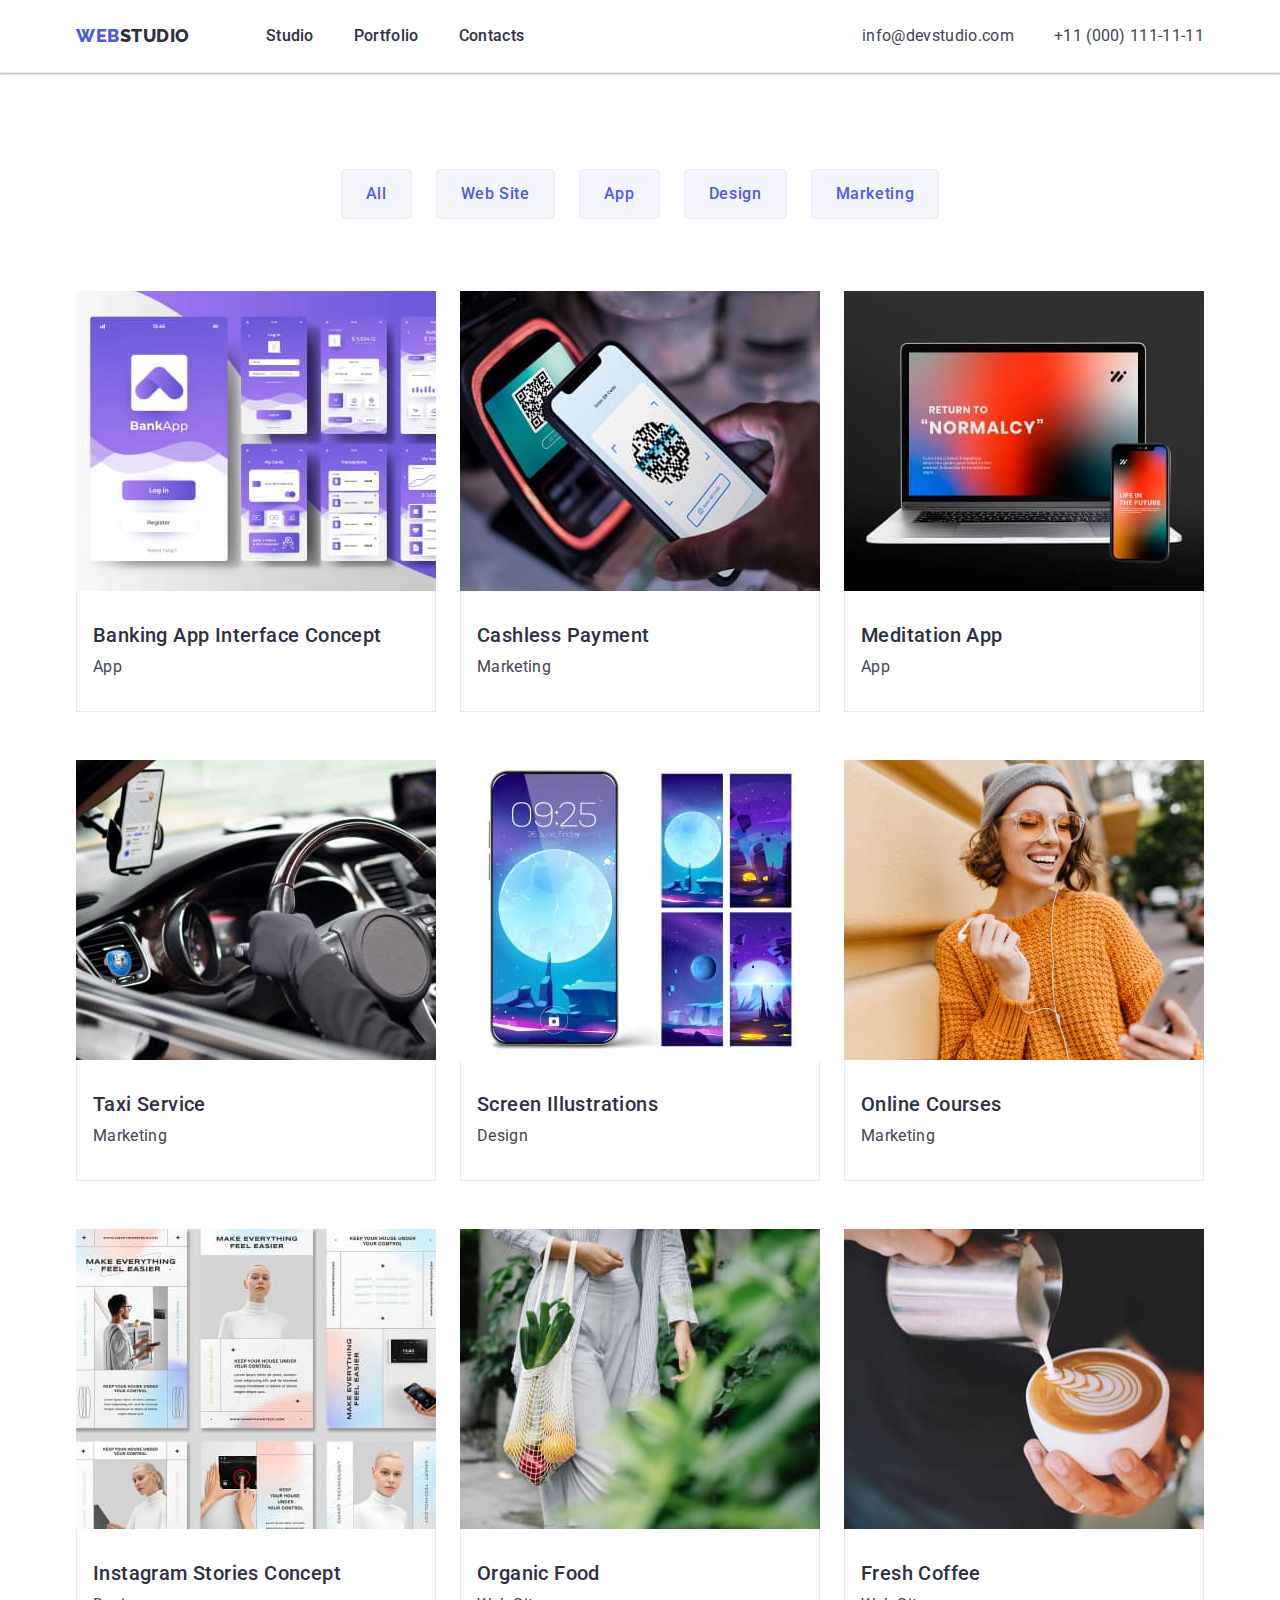
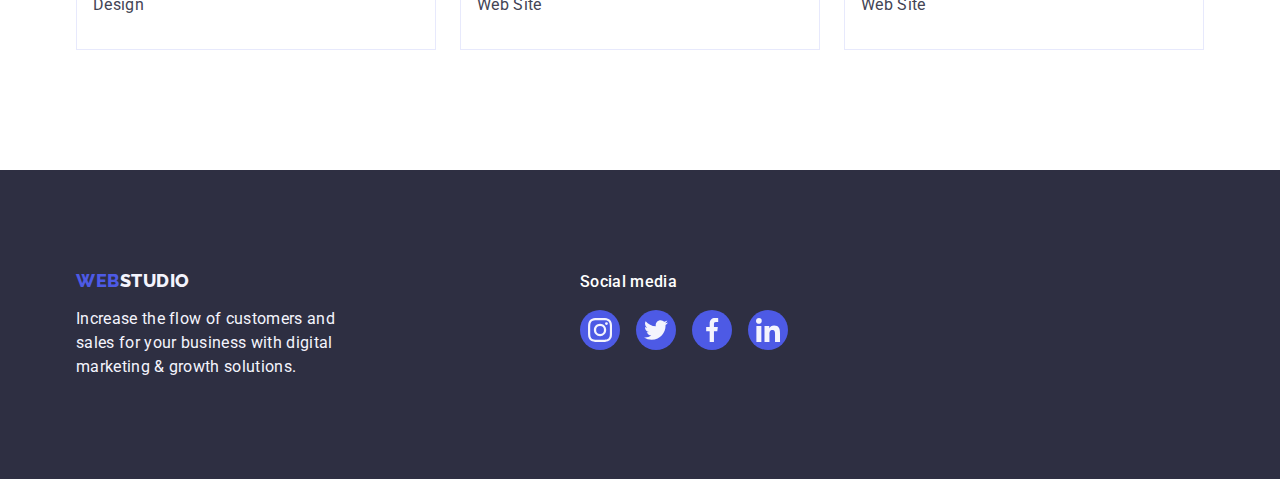
==== portfolio.html @ c31f8e26 "Initial commit" ====
<!DOCTYPE html>
<html lang="en">

<head>
    <meta charset="UTF-8" />
    <meta http-equiv="X-UA-Compatible" content="IE=edge" />
    <meta name="viewport" content="width=device-width, initial-scale=1.0" />
    <title>WebStudio</title>
    <link rel="preconnect" href="https://fonts.googleapis.com">
    <link rel="preconnect" href="https://fonts.gstatic.com" crossorigin>
    <link
        href="https://fonts.googleapis.com/css2?family=Raleway:wght@800&family=Roboto:wght@400;500;700;900&display=swap"
        rel="stylesheet">
    <link rel="stylesheet" href="https://cdnjs.cloudflare.com/ajax/libs/modern-normalize/1.1.0/modern-normalize.min.css">  
    <link rel="stylesheet" href="./css/styles.css">
</head>

<body>
    <!-- -----------------------Header -->
    <header class="header">
    <!-- Navigation -->
    <div class="navigation container">
      <nav class="nav-menu">
        <a href="./index.html" class="logo link">Web<span class="logo-header">Studio</span></a>
        <ul class="nav-list list">
          <li class="nav-list-item"><a href="./index.html" class="nav-link link">Studio</a></li>
          <li class="nav-list-item"><a href="./portfolio.html" class="nav-link link">Portfolio</a></li>
          <li class="nav-list-item"><a href="" class="nav-link link">Contacts</a></li>
        </ul>
      </nav>

      <!-- Contacts -->
      <address class="contacts">
        <ul class="contacts-list list">
          <li class="contacts-list-item"><a href="mailto:info@devstudio.com"
              class="contact-link link">info@devstudio.com</a></li>
          <li class="contacts-list-item"><a href="tel:+110001111111" class="contact-link link">+11 (000) 111-11-11</a>
          </li>
        </ul>
      </address>
    </div>
  </header>

    <!-- Main content -->
    <main>
        <section class="section-portfolio">
            <div class="container">
                <h1 class="visually-hidden">Portfolio</h1>
                <!-- Filtr -->
                <ul class="portfolio-filtr list">
                    <li class="portfolio-filtr-item"><button type="button" class="portfolio-filtr-button">All</button>
                    </li>
                    <li class="portfolio-filtr-item"><button type="button" class="portfolio-filtr-button">Web
                            Site</button></li>
                    <li class="portfolio-filtr-item"><button type="button" class="portfolio-filtr-button">App</button>
                    </li>
                    <li class="portfolio-filtr-item"><button type="button"
                            class="portfolio-filtr-button">Design</button></li>
                    <li class="portfolio-filtr-item"><button type="button"
                            class="portfolio-filtr-button">Marketing</button></li>
                </ul>
                <!-- Portfolio gallery -->
                <ul class="portfolio-list list">
                    <li class="portfolio-list-item">
                        <a href="" class="portfolio-link link"><img src="./images/page-portfolio/img-8.jpg"
                                alt="Screenshots of the design of the banking application." width="360" height="300">
                            <div class="portfolio-card-content">
                                <h2 class="portfolio-title">Banking App Interface Concept</h2>
                                <p class="portfolio-text">App</p>
                            </div>
                        </a>
                    </li>
                    <li class="portfolio-list-item">
                        <a href="" class="portfolio-link link"><img src="./images/page-portfolio/img-7.jpg"
                                alt="A man's hand holds a smartphone that scans a qr-code to make a cashless payment."
                                width="360" height="300">
                            <div class="portfolio-card-content">
                                <h2 class="portfolio-title">Cashless Payment</h2>
                                <p class="portfolio-text">Marketing</p>
                            </div>
                        </a>
                    </li>
                    <li class="portfolio-list-item">
                        <a href="" class="portfolio-link link"><img src="./images/page-portfolio/img-6.jpg"
                                alt="The meditation site is displayed on the laptop, and the application of this site
                                      on the smartphone is displayed next to it."
                                width="360" height="300">
                            <div class="portfolio-card-content">
                                <h2 class="portfolio-title">Meditation App</h2>
                                <p class="portfolio-text">App</p>
                            </div>
                        </a>
                    </li>
                    <li class="portfolio-list-item">
                        <a href="" class="portfolio-link link"><img src="./images/page-portfolio/img-5.jpg"
                                alt="The driver in gloves holds the steering wheel, and a holder with a smartphone, which displays 
                                an application for taxi drivers, is fixed on the windshield."
                                width="360" height="300">
                            <div class="portfolio-card-content">
                                <h2 class="portfolio-title">Taxi Service</h2>
                                <p class="portfolio-text">Marketing</p>
                            </div>
                        </a>
                    </li>
                    <li class="portfolio-list-item">
                        <a href="" class="portfolio-link link"><img src="./images/page-portfolio/img-4.jpg"
                                alt="Smartphone and screenshots showing the theme of the device with the moon, rocks and stones."
                                width="360" height="300">
                            <div class="portfolio-card-content">
                                <h2 class="portfolio-title">Screen Illustrations</h2>
                                <p class="portfolio-text">Design</p>
                            </div>
                        </a>
                    </li>
                    <li class="portfolio-list-item">
                        <a href="" class="portfolio-link link"><img src="./images/page-portfolio/img-3.jpg"
                                alt="A smiling woman in sunglasses, a gray cap, and a knitted orange sweater stands on the street and, 
                                     holding a smartphone in her hand, communicates via online communication."
                                width="360" height="300">
                            <div class="portfolio-card-content">
                                <h2 class="portfolio-title">Online Courses</h2>
                                <p class="portfolio-text">Marketing</p>
                            </div>
                        </a>
                    </li>
                    <li class="portfolio-list-item">
                        <a href="" class="portfolio-link link"><img src="./images/page-portfolio/img-2.jpg"
                                alt="screenshots of the smart technologies website design." width="360" height="300">
                            <div class="portfolio-card-content">
                                <h2 class="portfolio-title">Instagram Stories Concept</h2>
                                <p class="portfolio-text">Design</p>
                            </div>
                        </a>
                    </li>
                    <li class="portfolio-list-item">
                        <a href="" class="portfolio-link link"><img src="./images/page-portfolio/img-1.jpg"
                                alt="A woman in light-colored clothes walks with a bent hand, on which hangs a woven bag
                                 with vegetables."
                                width="360" height="300">
                            <div class="portfolio-card-content">
                                <h2 class="portfolio-title">Organic Food</h2>
                                <p class="portfolio-text">Web Site</p>
                            </div>
                        </a>
                    </li>
                    <li class="portfolio-list-item">
                        <a href="" class="portfolio-link link"><img src="./images/page-portfolio/img.jpg"
                                alt="The barista holds a cup of coffee in his left hand and pours milky coffee with his 
                                right hand, creating a pattern."
                                width="360" height="300">
                            <div class="portfolio-card-content">
                                <h2 class="portfolio-title">Fresh Coffee</h2>
                                <p class="portfolio-text">Web Site</p>
                            </div>
                        </a>
                    </li>
                </ul>
            </div>
        </section>
    </main>
    <!-- Footer -->
    <footer class="footer">
        <div class="container">
            <div class="footer-logo-text"><a href="./index.html" class="logo link">Web<span class="logo-footer">Studio</span></a>
                <p class="footer-text">
                    Increase the flow of customers and sales for your business with digital
                    marketing &#38; growth solutions.
                </p>
            </div>
            <div>
                <p class="footer-social-text">Social media</p>
                <ul class="social-list list">
                    <li class="social-list-item"><a class="social-link" href="" target="_blank"
                            rel="noopener noreferrer" aria-label="Instagram icon"><svg class="social-icon" width="24"
                                height="24">
                                <use href="./images/icons.svg#icon-instagram"></use>
                            </svg></a></li>
                    <li class="social-list-item"><a class="social-link" href="" target="_blank"
                            rel="noopener noreferrer" aria-label="Twitter icon"><svg class="social-icon" width="24"
                                height="24">
                                <use href="./images/icons.svg#icon-twitter"></use>
                            </svg></a></li>
                    <li class="social-list-item"><a class="social-link" href="" target="_blank"
                            rel="noopener noreferrer" aria-label="Facebook icon"><svg class="social-icon" width="24"
                                height="24">
                                <use href="./images/icons.svg#icon-facebook"></use>
                            </svg></a></li>
                    <li class="social-list-item"><a class="social-link" href="" target="_blank"
                            rel="noopener noreferrer" aria-label="Linkedin icon"><svg class="social-icon" width="24"
                                height="24">
                                <use href="./images/icons.svg#icon-linkedin"></use>
                            </svg></a></li>
                </ul>
            </div>
        </div>
    </footer>
</body>
</html>
---- css/styles.css ----
:root {
  --color-iris: #4d5ae5;
  --color-ocean: #404bbf;
  --color-navy-blue: #2e2f42;
  --color-green: #31d0aa;
  --color-slate: #434455;
  --color-light-slate: #8e8f99;
  --color-cornflower: #e7e9fc;
  --color-cloud: #f4f4fd;
  --color-navy-blue-modal: #2e2f42;
  --color-grey: #2e2f42;
  --color-white: #ffffff;
  --color-dairy: #fcfcfc;
  --font-primary: Roboto, sans-serif;
  --font-secondary: Raleway, sans-serif;
}
/* General styles */

img {
  display: block;
}
.link {
  text-decoration: none;
}
.list {
  list-style: none;
  padding: 0;
  margin: 0;
}
.section-title {
  margin-top: 0;
  margin-right: auto;
  margin-bottom: 72px;
  margin-left: auto;

  color: var(--color-navy-blue);
  font-size: 36px;
  line-height: 1.11;
  text-align: center;
  letter-spacing: 0.02em;
  text-transform: capitalize;
}

.container {
  width: 1158px;
  padding-left: 15px;
  padding-right: 15px;
  margin: 0 auto;
}

/* Body */
body {
  font-family: var(--font-primary);
  color: var(--color-slate);
  background-color: var(--color-white);
}
/* --------------Header----------- */
.header {
  border-bottom: 1px solid;
  border-bottom-color: var(--color-cornflower);
  box-shadow: 0 2px 1px 0 rgba(46, 47, 66, 0.08),
  0 1px 1px 0 rgba(46, 47, 66, 0.16), 0 1px 6px 0 rgba(46, 47, 66, 0.08);
}
/* Logo */
.logo {
  display: inline-block;
  font-family: var(--font-secondary);
  font-weight: 800;
  color: var(--color-iris);
  font-size: 18px;
  line-height: 1.17;
  letter-spacing: 0.03em;
  text-transform: uppercase;
}
.nav-menu .logo {
  align-items: center;
  margin-right: 76px;
}
.logo-header {
  color: var(--color-navy-blue);
}
.logo-footer {
  color: var(--color-cloud);
}

/* Navigation */
.navigation {
  display: flex;
  align-items: center;
}
.nav-menu {
  display: flex;
  align-items: center;
}

.nav-list {
  display: flex;
  gap: 40px;
}
/* .nav-list-item {
  margin-right: 40px;
}
.nav-list-item:last-child {
  margin-right: 0;
} */

.nav-link {
  display: block;
  padding-top: 24px;
  padding-bottom: 24px;
  font-weight: 500;
  color: var(--color-navy-blue);
  line-height: 1.5;
  letter-spacing: 0.02em;
}
.nav-link:hover,
.nav-link:focus,
.contact-link:hover,
.contact-link:focus {
  color: var(--color-ocean);
}

/* Contacts */
.contacts {
  margin-left: auto;
}

.contacts-list {
  display: flex;
  gap: 40px;
}

/* .contacts-list-item {
  margin-right: 40px;
}
.contacts-list-item:last-child {
  margin-right: 0;
} */

.contacts .contacts-list-item {
  font-style: normal;
}
.contact-link {
  color: var(--color-slate);
  line-height: 1.5;
  letter-spacing: 0.02em;
}

/* Hero */
.hero {
  max-width: 1440px;
  margin-left: auto;
  margin-right: auto;
  background-image: linear-gradient(
      rgba(46, 47, 66, 0.7),
      rgba(46, 47, 66, 0.7)
    ),
    url(../images/hero/people-office-1.jpg);
  background-repeat: no-repeat;
  background-position: center;
  background-size: cover;
  
  background-color: var(--color-navy-blue);
  padding: 188px 0;
}
/* .hero .container {
  text-align: center;
} */

.hero-title {
  max-width: 496px;
  color: var(--color-white);
  font-size: 56px;
  line-height: 1.07;
  text-align: center;
  letter-spacing: 0.02em;
  margin-top: 0;
  margin-right: auto;
  margin-left: auto;
  margin-bottom: 48px;
}
.hero-button {
  display: block;
  min-width: 169px;
  border: none;
  border-radius: 4px;
  padding: 16px 32px;
  margin-top: 0;
  margin-right: auto;
  margin-bottom: 0;
  margin-left: auto;
  font-family: inherit;
  font-weight: 500;
  color: var(--color-white);
  background-color: var(--color-iris);
  font-size: 16px;
  line-height: 1.5;
  letter-spacing: 0.04em;
  cursor: pointer;
}
.hero-button:hover,
.hero-button:focus {
  background-color: var(--color-ocean);
}

/* Our benefits */

.visually-hidden {
  position: absolute;
  width: 1px;
  height: 1px;
  margin: -1px;
  border: 0;
  padding: 0;

  white-space: nowrap;
  clip-path: inset(100%);
  clip: rect(0 0 0 0);
  overflow: hidden;
}

.section-benefits {
  padding: 120px 0;
}

.benefits-list {
  display: flex;
  gap: 24px;
}
/* .benefits-item {
  margin-right: 24px;
} */
/* .benefits-item:last-child {
  margin-right: 0;
} */
.benefits-item {
  width: calc((100%-72px) / 4);
}

.bg-benefits-icon {
  margin-bottom: 8px;
  padding: 24px 100px;
  display: flex;
  justify-content: center;
  align-items: center;
  background-color: var(--color-cloud);
  border-radius: 4px;
}

.benefit-title {
  padding: 0;
  margin-top: 0;
  margin-bottom: 8px;
  font-weight: 500;
  color: var(--color-navy-blue);
  font-size: 20px;
  line-height: 1.2;
  letter-spacing: 0.02em;
}
.benefit-text {
  padding: 0;
  margin: 0;
  font-size: 16px;
  line-height: 1.5;
  letter-spacing: 0.02em;
}

/* Work section */
.section-work {
  padding-bottom: 120px;
}

.work-list {
  display: flex;
  gap: 24px;
}
.work-list-item {
  /* margin-right: 24px; */
  width: calc((100%-48px) / 3);
}
/* .work-list-item:last-child {
  margin-right: 0;
} */

/* Our team */
.section-team {
  padding: 120px 0;
  background-color: var(--color-cloud);
}
.team-list {
  display: flex;
  gap: 24px;
}
.team-item {
  width: calc((100%-72px) / 4);
  /* margin-right: 24px; */
  background-color: var(--color-white);
  border-radius: 0 0 4px 4px;
  box-shadow: 0px 2px 1px 0px rgba(46, 47, 66, 0.08),
    0px 1px 1px 0px rgba(46, 47, 66, 0.16),
    0px 1px 6px 0px rgba(46, 47, 66, 0.08);
}
/* .team-item:last-child {
  margin-right: 0;
} */
.team-card-content {
  padding: 32px 16px;
  border-radius: 0 0 4px 4px;
}
.item-team-title {
  margin-top: 0;
  margin-bottom: 8px;
  font-weight: 500;
  color: var(--color-navy-blue);
  font-size: 20px;
  line-height: 1.2;
  letter-spacing: 0.02em;
  text-align: center;
}
.item-team-text {
  margin-top: 0;
  margin-bottom: 0;
  color: var(--color-slate);
  font-size: 16px;
  line-height: 1.5;
  letter-spacing: 0.02em;
  text-align: center;
}

/*--- Social links styles-- */
.social-list {
  display: flex;
  justify-content: center;
  align-items: center;
}

.team-item .social-list {
  gap: 24px;
}

.social-list-item {
  width: 40px;
  height: 40px;
}

.social-link {
  display: flex;
  justify-content: center;
  align-items: center;
  width: 100%;
  height: 100%;
  background-color: var(--color-iris);
  border-radius: 50%;
  color: var(--color-cloud);
}

.team-item .social-link:hover,
.team-item .social-link:focus {
  background-color: var(--color-ocean);
}

.social-icon {
  fill: currentColor;
}
/* Customers */
.section-customers {
  padding: 120px 0;
}

.customers-list {
  display: flex;
  align-items: center;
  gap: 24px;
}

.customers-item {
  width: calc((100%-120px) / 6);
  height: 88px;
}

.customers-link {
  display: flex;
  justify-content: center;
  align-items: center;
  width: 100%;
  height: 100%;
  background-color: var(--color-white);
  border: 1px solid;
  border-color: var(--color-light-slate);
  border-radius: 4px;
  color: var(--color-light-slate);
}
.customers-link:hover,
.customers-link:focus,
.customers-link:active {
  border-color: var(--color-ocean);
  color: var(--color-ocean);
}
.customers-icon {
  fill: currentColor;
}

/* Footer */
.footer {
  padding: 100px 0;
  background-color: var(--color-navy-blue);
}

.footer .container {
  display: flex;
  gap: 120px;
  align-items: baseline;
}
.footer-logo-text{
  margin-right: 120px
}

.footer .logo {
  margin-bottom: 16px;
}
.footer-text {
  max-width: 264px;
  margin-top: 0;
  margin-bottom: 0;
  color: var(--color-cloud);
  font-size: 16px;
  line-height: 1.5;
  letter-spacing: 0.02em;
}

.footer-social-text {
  margin-top: 0;
  margin-bottom: 16px;
  font-weight: 500;
  font-size: 16px;
  line-height: 1.5;
  letter-spacing: 0.02em;
  color: var(--color-white);
}

.footer .social-list {
  gap: 16px;
}

.footer .social-link:hover,
.footer .social-link:focus,
.footer .social-link:active {
  background-color: var(--color-green);
}

/* ----Portfolio------- */
.section-portfolio {
  padding: 96px 0 120px;
}

/* Portfolio filtr */
.portfolio-filtr {
  justify-content: center;
  display: flex;
  margin-bottom: 72px;
  gap: 24px;
}
/* .portfolio-filtr-item {
  margin-right: 24px;
}
.portfolio-filtr-item:last-child {
  margin-right: 0;
} */
.portfolio-filtr-button {
  border-radius: 4px;
  border: 1px solid;
  border-color: var(--color-cornflower);
  padding: 12px 24px;
  font-family: inherit;
  font-weight: 500;
  color: var(--color-iris);
  background-color: var(--color-cloud);
  font-size: 16px;
  line-height: 1.5;
  letter-spacing: 0.04em;
  cursor: pointer;
}

.portfolio-filtr-button:hover,
.portfolio-filtr-button:focus {
  border: 1px solid;
  border-color: transparent;
  color: var(--color-white);
  background-color: var(--color-ocean);
  box-shadow: 0px 2px 2px 0px rgba(0, 0, 0, 0.12),
    0px 2px 1px 0px rgba(0, 0, 0, 0.08), 0px 3px 1px 0px rgba(0, 0, 0, 0.1);
}
/* Portfolio gallery */
.portfolio-list {
  display: flex;
  flex-wrap: wrap;
  gap: 24px;
  row-gap: 48px;
}

.portfolio-link {
  display: block;
}

.portfolio-link:hover,
.portfolio-link:focus {
  box-shadow: 0 2px 1px 0 rgba(46, 47, 66, 0.08),
    0 1px 1px 0 rgba(46, 47, 66, 0.16), 0 1px 6px 0 rgba(46, 47, 66, 0.08);
}
/* .portfolio-list-item {
  margin-bottom: 48px;
  margin-right: 24px;
}
.portfolio-list-item:nth-child(3n) {
  margin-right: 0;
}
.portfolio-list-item:nth-last-child(-n + 3) {
  margin-bottom: 0;
} */
.portfolio-card-content {
  border: 1px solid;
  border-color: var(--color-cornflower);
  border-top: none;
  padding: 32px 16px;
}
.portfolio-title {
  margin-top: 0;

  margin-bottom: 8px;
  font-weight: 500;
  color: var(--color-navy-blue);
  font-size: 20px;
  line-height: 1.2;
  letter-spacing: 0.02em;
}
.portfolio-text {
  margin-top: 0;
  margin-bottom: 0;
  color: var(--color-slate);
  font-size: 16px;
  line-height: 1.5;
  letter-spacing: 0.02em;
}
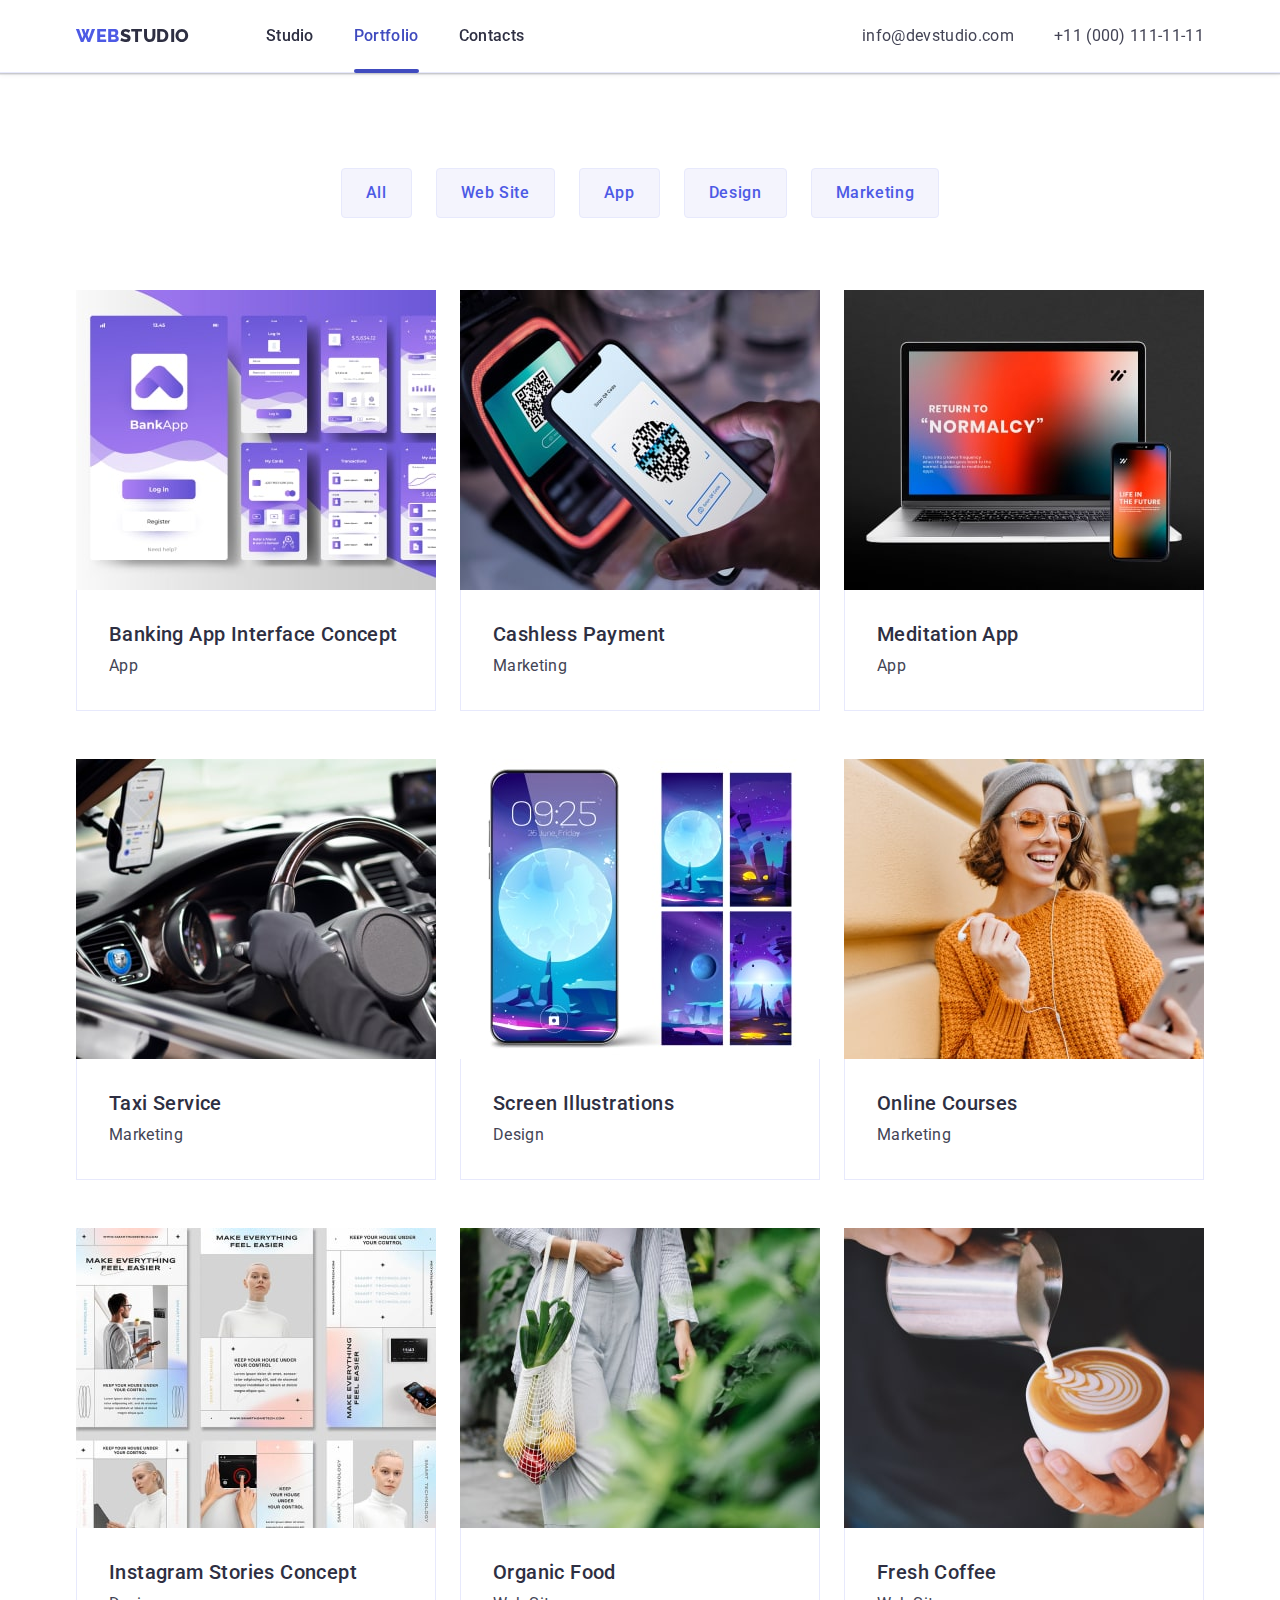
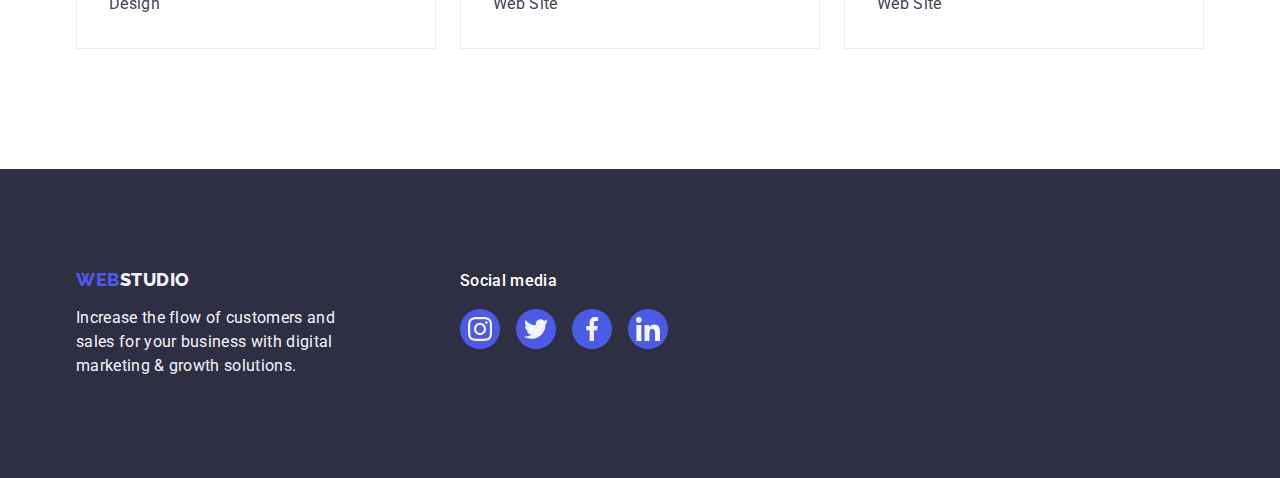
==== commit 264a4dbb: "add" ====
--- a/portfolio.html
+++ b/portfolio.html
@@ -1,198 +1,366 @@
 <!DOCTYPE html>
 <html lang="en">
-
-<head>
+  <head>
     <meta charset="UTF-8" />
     <meta http-equiv="X-UA-Compatible" content="IE=edge" />
     <meta name="viewport" content="width=device-width, initial-scale=1.0" />
-    <title>WebStudio</title>
-    <link rel="preconnect" href="https://fonts.googleapis.com">
-    <link rel="preconnect" href="https://fonts.gstatic.com" crossorigin>
+    <title>Portfolio</title>
+    <link rel="preconnect" href="https://fonts.googleapis.com" />
+    <link rel="preconnect" href="https://fonts.gstatic.com" crossorigin />
     <link
-        href="https://fonts.googleapis.com/css2?family=Raleway:wght@800&family=Roboto:wght@400;500;700;900&display=swap"
-        rel="stylesheet">
-    <link rel="stylesheet" href="https://cdnjs.cloudflare.com/ajax/libs/modern-normalize/1.1.0/modern-normalize.min.css">  
-    <link rel="stylesheet" href="./css/styles.css">
-</head>
+      href="https://fonts.googleapis.com/css2?family=Raleway:wght@800&family=Roboto:wght@400;500;700&display=swap"
+      rel="stylesheet"
+    />
+    <link
+      rel="stylesheet"
+      href="https://cdnjs.cloudflare.com/ajax/libs/modern-normalize/1.1.0/modern-normalize.min.css"
+    />
+    <link rel="stylesheet" href="./css/styles.css" />
+  </head>
+  <body>
+    <header class="header">
+      <div class="container header-nav">
+        <nav class="navigations">
+          <a href="./index.html" class="logo-nav logo-nav-common link"
+            >Web<span class="logo-dark">Studio</span></a
+          >
+          <ul class="list menu-list">
+            <li class="nav-list">
+              <a href="./index.html" class="menu-item link">Studio</a>
+            </li>
+            <li class="nav-list">
+              <a href="./portfolio.html" class="menu-item link active"
+                >Portfolio</a
+              >
+            </li>
+            <li class="nav-list">
+              <a href="" class="menu-item link">Contacts</a>
+            </li>
+          </ul>
+        </nav>
+        <address class="contacts-menu">
+          <ul class="list contacts-list">
+            <li class="contact">
+              <a href="mailto:info@devstudio.com" class="contact-item link"
+                >info@devstudio.com</a
+              >
+            </li>
+            <li class="contact">
+              <a href="tel:+110001111111" class="contact-item link"
+                >+11 (000) 111-11-11</a
+              >
+            </li>
+          </ul>
+        </address>
+      </div>
+    </header>
+    <main>
+      <section class="cards-section">
+        <div class="container">
+          <h1 class="visually-hidden">Our offers</h1>
+          <ul class="list button-list">
+            <li class="secondary-button-item">
+              <button type="button" class="button secondary-button">All</button>
+            </li>
+            <li class="secondary-button-item">
+              <button type="button" class="button secondary-button">
+                Web Site
+              </button>
+            </li>
+            <li class="secondary-button-item">
+              <button type="button" class="button secondary-button">App</button>
+            </li>
+            <li class="secondary-button-item">
+              <button type="button" class="button secondary-button">
+                Design
+              </button>
+            </li>
+            <li class="secondary-button-item">
+              <button type="button" class="button secondary-button">
+                Marketing
+              </button>
+            </li>
+          </ul>
 
-<body>
-    <!-- -----------------------Header -->
-    <header class="header">
-    <!-- Navigation -->
-    <div class="navigation container">
-      <nav class="nav-menu">
-        <a href="./index.html" class="logo link">Web<span class="logo-header">Studio</span></a>
-        <ul class="nav-list list">
-          <li class="nav-list-item"><a href="./index.html" class="nav-link link">Studio</a></li>
-          <li class="nav-list-item"><a href="./portfolio.html" class="nav-link link">Portfolio</a></li>
-          <li class="nav-list-item"><a href="" class="nav-link link">Contacts</a></li>
-        </ul>
-      </nav>
+          <ul class="list card-list">
+            <li class="card">
+              <a href="" class="link card-link">
+                <div class="thumb">
+                  <img
+                    src="./images/portfolio-1.jpg"
+                    alt="Banking app"
+                    width="360"
+                    height="300"
+                  />
+                  <p class="thumb-text">
+                    14 Stylish and User-Friendly App Design Concepts · Task
+                    Manager App · Calorie Tracker App · Exotic Fruit Ecommerce
+                    App · Cloud Storage App
+                  </p>
+                </div>
+                <div class="wrapper-cards">
+                  <h2 class="item-title item-title-link">
+                    Banking App Interface Concept
+                  </h2>
+                  <p class="item-description item-description-link">App</p>
+                </div>
+              </a>
+            </li>
 
-      <!-- Contacts -->
-      <address class="contacts">
-        <ul class="contacts-list list">
-          <li class="contacts-list-item"><a href="mailto:info@devstudio.com"
-              class="contact-link link">info@devstudio.com</a></li>
-          <li class="contacts-list-item"><a href="tel:+110001111111" class="contact-link link">+11 (000) 111-11-11</a>
-          </li>
-        </ul>
-      </address>
-    </div>
-  </header>
+            <li class="card">
+              <a href="" class="link card-link">
+                <div class="thumb">
+                  <img
+                    src="./images/portfolio-2.jpg"
+                    alt="Phone Payment"
+                    width="360"
+                    height="300"
+                  />
+                  <p class="thumb-text">
+                    14 Stylish and User-Friendly App Design Concepts · Task
+                    Manager App · Calorie Tracker App · Exotic Fruit Ecommerce
+                    App · Cloud Storage App
+                  </p>
+                </div>
+                <div class="wrapper-cards">
+                  <h2 class="item-title item-title-link">Cashless Payment</h2>
+                  <p class="item-description item-description-link">
+                    Marketing
+                  </p>
+                </div>
+              </a>
+            </li>
 
-    <!-- Main content -->
-    <main>
-        <section class="section-portfolio">
-            <div class="container">
-                <h1 class="visually-hidden">Portfolio</h1>
-                <!-- Filtr -->
-                <ul class="portfolio-filtr list">
-                    <li class="portfolio-filtr-item"><button type="button" class="portfolio-filtr-button">All</button>
-                    </li>
-                    <li class="portfolio-filtr-item"><button type="button" class="portfolio-filtr-button">Web
-                            Site</button></li>
-                    <li class="portfolio-filtr-item"><button type="button" class="portfolio-filtr-button">App</button>
-                    </li>
-                    <li class="portfolio-filtr-item"><button type="button"
-                            class="portfolio-filtr-button">Design</button></li>
-                    <li class="portfolio-filtr-item"><button type="button"
-                            class="portfolio-filtr-button">Marketing</button></li>
-                </ul>
-                <!-- Portfolio gallery -->
-                <ul class="portfolio-list list">
-                    <li class="portfolio-list-item">
-                        <a href="" class="portfolio-link link"><img src="./images/page-portfolio/img-8.jpg"
-                                alt="Screenshots of the design of the banking application." width="360" height="300">
-                            <div class="portfolio-card-content">
-                                <h2 class="portfolio-title">Banking App Interface Concept</h2>
-                                <p class="portfolio-text">App</p>
-                            </div>
-                        </a>
-                    </li>
-                    <li class="portfolio-list-item">
-                        <a href="" class="portfolio-link link"><img src="./images/page-portfolio/img-7.jpg"
-                                alt="A man's hand holds a smartphone that scans a qr-code to make a cashless payment."
-                                width="360" height="300">
-                            <div class="portfolio-card-content">
-                                <h2 class="portfolio-title">Cashless Payment</h2>
-                                <p class="portfolio-text">Marketing</p>
-                            </div>
-                        </a>
-                    </li>
-                    <li class="portfolio-list-item">
-                        <a href="" class="portfolio-link link"><img src="./images/page-portfolio/img-6.jpg"
-                                alt="The meditation site is displayed on the laptop, and the application of this site
-                                      on the smartphone is displayed next to it."
-                                width="360" height="300">
-                            <div class="portfolio-card-content">
-                                <h2 class="portfolio-title">Meditation App</h2>
-                                <p class="portfolio-text">App</p>
-                            </div>
-                        </a>
-                    </li>
-                    <li class="portfolio-list-item">
-                        <a href="" class="portfolio-link link"><img src="./images/page-portfolio/img-5.jpg"
-                                alt="The driver in gloves holds the steering wheel, and a holder with a smartphone, which displays 
-                                an application for taxi drivers, is fixed on the windshield."
-                                width="360" height="300">
-                            <div class="portfolio-card-content">
-                                <h2 class="portfolio-title">Taxi Service</h2>
-                                <p class="portfolio-text">Marketing</p>
-                            </div>
-                        </a>
-                    </li>
-                    <li class="portfolio-list-item">
-                        <a href="" class="portfolio-link link"><img src="./images/page-portfolio/img-4.jpg"
-                                alt="Smartphone and screenshots showing the theme of the device with the moon, rocks and stones."
-                                width="360" height="300">
-                            <div class="portfolio-card-content">
-                                <h2 class="portfolio-title">Screen Illustrations</h2>
-                                <p class="portfolio-text">Design</p>
-                            </div>
-                        </a>
-                    </li>
-                    <li class="portfolio-list-item">
-                        <a href="" class="portfolio-link link"><img src="./images/page-portfolio/img-3.jpg"
-                                alt="A smiling woman in sunglasses, a gray cap, and a knitted orange sweater stands on the street and, 
-                                     holding a smartphone in her hand, communicates via online communication."
-                                width="360" height="300">
-                            <div class="portfolio-card-content">
-                                <h2 class="portfolio-title">Online Courses</h2>
-                                <p class="portfolio-text">Marketing</p>
-                            </div>
-                        </a>
-                    </li>
-                    <li class="portfolio-list-item">
-                        <a href="" class="portfolio-link link"><img src="./images/page-portfolio/img-2.jpg"
-                                alt="screenshots of the smart technologies website design." width="360" height="300">
-                            <div class="portfolio-card-content">
-                                <h2 class="portfolio-title">Instagram Stories Concept</h2>
-                                <p class="portfolio-text">Design</p>
-                            </div>
-                        </a>
-                    </li>
-                    <li class="portfolio-list-item">
-                        <a href="" class="portfolio-link link"><img src="./images/page-portfolio/img-1.jpg"
-                                alt="A woman in light-colored clothes walks with a bent hand, on which hangs a woven bag
-                                 with vegetables."
-                                width="360" height="300">
-                            <div class="portfolio-card-content">
-                                <h2 class="portfolio-title">Organic Food</h2>
-                                <p class="portfolio-text">Web Site</p>
-                            </div>
-                        </a>
-                    </li>
-                    <li class="portfolio-list-item">
-                        <a href="" class="portfolio-link link"><img src="./images/page-portfolio/img.jpg"
-                                alt="The barista holds a cup of coffee in his left hand and pours milky coffee with his 
-                                right hand, creating a pattern."
-                                width="360" height="300">
-                            <div class="portfolio-card-content">
-                                <h2 class="portfolio-title">Fresh Coffee</h2>
-                                <p class="portfolio-text">Web Site</p>
-                            </div>
-                        </a>
-                    </li>
-                </ul>
-            </div>
-        </section>
+            <li class="card">
+              <a href="" class="link card-link">
+                <div class="thumb">
+                  <img
+                    src="./images/portfolio-3.jpg"
+                    alt="Laptop"
+                    width="360"
+                    height="300"
+                  />
+                  <p class="thumb-text">
+                    14 Stylish and User-Friendly App Design Concepts · Task
+                    Manager App · Calorie Tracker App · Exotic Fruit Ecommerce
+                    App · Cloud Storage App
+                  </p>
+                </div>
+                <div class="wrapper-cards">
+                  <h2 class="item-title item-title-link">Meditation App</h2>
+                  <p class="item-description item-description-link">App</p>
+                </div>
+              </a>
+            </li>
+            <li class="card">
+              <a href="" class="link card-link">
+                <div class="thumb">
+                  <img
+                    src="./images/portfolio-4.jpg"
+                    alt="A car"
+                    width="360"
+                    height="300"
+                  />
+                  <p class="thumb-text">
+                    14 Stylish and User-Friendly App Design Concepts · Task
+                    Manager App · Calorie Tracker App · Exotic Fruit Ecommerce
+                    App · Cloud Storage App
+                  </p>
+                </div>
+                <div class="wrapper-cards">
+                  <h2 class="item-title item-title-link">Taxi Service</h2>
+                  <p class="item-description item-description-link">
+                    Marketing
+                  </p>
+                </div>
+              </a>
+            </li>
+            <li class="card">
+              <a href="" class="link card-link">
+                <div class="thumb">
+                  <img
+                    src="./images/portfolio-5.jpg"
+                    alt="Screen Illustrations"
+                    width="360"
+                    height="300"
+                  />
+                  <p class="thumb-text">
+                    14 Stylish and User-Friendly App Design Concepts · Task
+                    Manager App · Calorie Tracker App · Exotic Fruit Ecommerce
+                    App · Cloud Storage App
+                  </p>
+                </div>
+                <div class="wrapper-cards">
+                  <h2 class="item-title item-title-link">
+                    Screen Illustrations
+                  </h2>
+                  <p class="item-description item-description-link">Design</p>
+                </div>
+              </a>
+            </li>
+            <li class="card">
+              <a href="" class="link card-link">
+                <div class="thumb">
+                  <img
+                    src="./images/portfolio-6.jpg"
+                    alt="Learning girl"
+                    width="360"
+                    height="300"
+                  />
+                  <p class="thumb-text">
+                    14 Stylish and User-Friendly App Design Concepts · Task
+                    Manager App · Calorie Tracker App · Exotic Fruit Ecommerce
+                    App · Cloud Storage App
+                  </p>
+                </div>
+                <div class="wrapper-cards">
+                  <h2 class="item-title item-title-link">Online Courses</h2>
+                  <p class="item-description item-description-link">
+                    Marketing
+                  </p>
+                </div>
+              </a>
+            </li>
+            <li class="card">
+              <a href="" class="link card-link">
+                <div class="thumb">
+                  <img
+                    src="./images/portfolio-7.jpg"
+                    alt="Instagram Stories"
+                    width="360"
+                    height="300"
+                  />
+                  <p class="thumb-text">
+                    14 Stylish and User-Friendly App Design Concepts · Task
+                    Manager App · Calorie Tracker App · Exotic Fruit Ecommerce
+                    App · Cloud Storage App
+                  </p>
+                </div>
+                <div class="wrapper-cards">
+                  <h2 class="item-title item-title-link">
+                    Instagram Stories Concept
+                  </h2>
+                  <p class="item-description item-description-link">Design</p>
+                </div>
+              </a>
+            </li>
+            <li class="card">
+              <a href="" class="link card-link">
+                <div class="thumb">
+                  <img
+                    src="./images/portfolio-8.jpg"
+                    alt="Food"
+                    width="360"
+                    height="300"
+                  />
+                  <p class="thumb-text">
+                    14 Stylish and User-Friendly App Design Concepts · Task
+                    Manager App · Calorie Tracker App · Exotic Fruit Ecommerce
+                    App · Cloud Storage App
+                  </p>
+                </div>
+                <div class="wrapper-cards">
+                  <h2 class="item-title item-title-link">Organic Food</h2>
+                  <p class="item-description item-description-link">Web Site</p>
+                </div>
+              </a>
+            </li>
+            <li class="card">
+              <a href="" class="link card-link">
+                <div class="thumb">
+                  <img
+                    src="./images/portfolio-9.jpg"
+                    alt="A cup of coffe"
+                    width="360"
+                    height="300"
+                  />
+                  <p class="thumb-text">
+                    14 Stylish and User-Friendly App Design Concepts · Task
+                    Manager App · Calorie Tracker App · Exotic Fruit Ecommerce
+                    App · Cloud Storage App
+                  </p>
+                </div>
+                <div class="wrapper-cards">
+                  <h2 class="item-title item-title-link">Fresh Coffee</h2>
+                  <p class="item-description item-description-link">Web Site</p>
+                </div>
+              </a>
+            </li>
+          </ul>
+        </div>
+      </section>
     </main>
-    <!-- Footer -->
     <footer class="footer">
-        <div class="container">
-            <div class="footer-logo-text"><a href="./index.html" class="logo link">Web<span class="logo-footer">Studio</span></a>
-                <p class="footer-text">
-                    Increase the flow of customers and sales for your business with digital
-                    marketing &#38; growth solutions.
-                </p>
-            </div>
-            <div>
-                <p class="footer-social-text">Social media</p>
-                <ul class="social-list list">
-                    <li class="social-list-item"><a class="social-link" href="" target="_blank"
-                            rel="noopener noreferrer" aria-label="Instagram icon"><svg class="social-icon" width="24"
-                                height="24">
-                                <use href="./images/icons.svg#icon-instagram"></use>
-                            </svg></a></li>
-                    <li class="social-list-item"><a class="social-link" href="" target="_blank"
-                            rel="noopener noreferrer" aria-label="Twitter icon"><svg class="social-icon" width="24"
-                                height="24">
-                                <use href="./images/icons.svg#icon-twitter"></use>
-                            </svg></a></li>
-                    <li class="social-list-item"><a class="social-link" href="" target="_blank"
-                            rel="noopener noreferrer" aria-label="Facebook icon"><svg class="social-icon" width="24"
-                                height="24">
-                                <use href="./images/icons.svg#icon-facebook"></use>
-                            </svg></a></li>
-                    <li class="social-list-item"><a class="social-link" href="" target="_blank"
-                            rel="noopener noreferrer" aria-label="Linkedin icon"><svg class="social-icon" width="24"
-                                height="24">
-                                <use href="./images/icons.svg#icon-linkedin"></use>
-                            </svg></a></li>
-                </ul>
-            </div>
+      <div class="container footer-wrapper">
+        <div class="footer-left-side">
+          <a
+            href="./index.html"
+            class="logo-nav logo-nav-common link footer-logo"
+            >Web<span class="logo-light">Studio</span></a
+          >
+          <p class="footer-text">
+            Increase the flow of customers and sales for your business with
+            digital marketing & growth solutions.
+          </p>
         </div>
+        <div>
+          <p class="social-media-text">Social media</p>
+          <ul class="social-media-list list">
+            <li class="social-media-item">
+              <a
+                href=""
+                class="icon-link"
+                aria-label="link to Instagram"
+                target="_blank"
+                rel="noopener noreferrer"
+              >
+                <svg class="icon-img" width="24" height="24">
+                  <use href="./images/icons.svg#icon-instagram"></use>
+                </svg>
+              </a>
+            </li>
+            <li class="social-media-item">
+              <a
+                href=""
+                class="icon-link"
+                aria-label="link to Twitter"
+                target="_blank"
+                rel="noopener noreferrer"
+              >
+                <svg class="icon-img" width="24" height="24">
+                  <use href="./images/icons.svg#icon-twitter"></use>
+                </svg>
+              </a>
+            </li>
+            <li class="social-media-item">
+              <a
+                href=""
+                class="icon-link"
+                aria-label="link to Facebook"
+                target="_blank"
+                rel="noopener noreferrer"
+              >
+                <svg class="icon-img" width="24" height="24">
+                  <use href="./images/icons.svg#icon-facebook"></use>
+                </svg>
+              </a>
+            </li>
+            <li class="social-media-item">
+              <a
+                href=""
+                class="icon-link"
+                aria-label="link to Linkedin"
+                target="_blank"
+                rel="noopener noreferrer"
+              >
+                <svg class="icon-img" width="24" height="24">
+                  <use href="./images/icons.svg#icon-linkedin"></use>
+                </svg>
+              </a>
+            </li>
+          </ul>
+        </div>
+      </div>
     </footer>
-</body>
-</html> +  </body>
+</html>
--- a/css/styles.css
+++ b/css/styles.css
@@ -1,127 +1,171 @@
 :root {
-  --color-iris: #4d5ae5;
-  --color-ocean: #404bbf;
-  --color-navy-blue: #2e2f42;
-  --color-green: #31d0aa;
-  --color-slate: #434455;
-  --color-light-slate: #8e8f99;
-  --color-cornflower: #e7e9fc;
-  --color-cloud: #f4f4fd;
-  --color-navy-blue-modal: #2e2f42;
-  --color-grey: #2e2f42;
-  --color-white: #ffffff;
-  --color-dairy: #fcfcfc;
-  --font-primary: Roboto, sans-serif;
-  --font-secondary: Raleway, sans-serif;
-}
-/* General styles */
+  --primary-brand-color: #4d5ae5;
+  --hover-color: #404bbf;
+  --primary-text-color: #434455;
+  --headings-text-color: #2e2f42;
+  --white-text-color: #ffffff;
+  --light-text-color: #f4f4fd;
+  --accent-color: #e7e9fc;
+  --stroke-logo-color: #8e8f99;
+  --green-hover-color: #31d0aa;
+  --modal-background-color: #fcfcfc;
+  --timing-function: cubic-bezier(0.4, 0, 0.2, 1);
+}
+
+body {
+  padding-top: 72px;
+
+  font-family: 'Roboto', sans-serif;
+  font-weight: 400;
+  font-size: 16px;
+
+  background-color: var(--white-text-color);
+  color: var(--primary-text-color);
+}
+
+/* Resets */
+h1,
+h2,
+h3,
+h4,
+p {
+  margin-top: 0;
+  margin-bottom: 0;
+}
+
+ul {
+  margin-top: 0;
+  margin-bottom: 0;
+  padding-left: 0;
+}
 
 img {
   display: block;
 }
+
+/* Links reset */
+
 .link {
   text-decoration: none;
 }
+
+/* Lists reset */
+
 .list {
   list-style: none;
-  padding: 0;
-  margin: 0;
-}
-.section-title {
-  margin-top: 0;
-  margin-right: auto;
-  margin-bottom: 72px;
-  margin-left: auto;
-
-  color: var(--color-navy-blue);
-  font-size: 36px;
-  line-height: 1.11;
-  text-align: center;
-  letter-spacing: 0.02em;
-  text-transform: capitalize;
+}
+
+/* Header */
+
+.header {
+  border-bottom: 1px solid var(--accent-color);
+  box-shadow: 0px 2px 1px rgba(46, 47, 66, 0.08),
+    0px 1px 1px rgba(46, 47, 66, 0.16), 0px 1px 6px rgba(46, 47, 66, 0.08);
+  background-color: var(--white-text-color);
+
+  position: fixed;
+  top: 0;
+  left: 0;
+  z-index: 100;
+  width: 100%;
 }
 
 .container {
   width: 1158px;
   padding-left: 15px;
   padding-right: 15px;
-  margin: 0 auto;
-}
-
-/* Body */
-body {
-  font-family: var(--font-primary);
-  color: var(--color-slate);
-  background-color: var(--color-white);
-}
-/* --------------Header----------- */
-.header {
-  border-bottom: 1px solid;
-  border-bottom-color: var(--color-cornflower);
-  box-shadow: 0 2px 1px 0 rgba(46, 47, 66, 0.08),
-  0 1px 1px 0 rgba(46, 47, 66, 0.16), 0 1px 6px 0 rgba(46, 47, 66, 0.08);
-}
+  margin-left: auto;
+  margin-right: auto;
+}
+
+.header-nav {
+  display: flex;
+  align-items: center;
+}
+
+.navigations {
+  display: flex;
+  align-items: center;
+}
+
 /* Logo */
-.logo {
-  display: inline-block;
-  font-family: var(--font-secondary);
+
+.logo-nav {
+  font-family: 'Raleway', sans-serif;
   font-weight: 800;
-  color: var(--color-iris);
   font-size: 18px;
   line-height: 1.17;
   letter-spacing: 0.03em;
   text-transform: uppercase;
 }
-.nav-menu .logo {
-  align-items: center;
-  margin-right: 76px;
-}
-.logo-header {
-  color: var(--color-navy-blue);
-}
-.logo-footer {
-  color: var(--color-cloud);
-}
-
-/* Navigation */
-.navigation {
-  display: flex;
-  align-items: center;
-}
-.nav-menu {
-  display: flex;
-  align-items: center;
-}
-
-.nav-list {
+
+.logo-nav-common {
+  color: var(--primary-brand-color);
+}
+
+.logo-dark {
+  color: var(--headings-text-color);
+}
+
+.logo-light {
+  color: var(--light-text-color);
+}
+
+/* Navigation menu */
+
+.menu-item.active {
+  position: relative;
+  color: var(--hover-color);
+}
+
+.active::after {
+  position: absolute;
+  left: 0;
+  bottom: -1px;
+  content: '';
+  display: block;
+  width: 100%;
+  height: 4px;
+
+  background: var(--hover-color);
+  border-radius: 2px;
+}
+
+.menu-list {
   display: flex;
   gap: 40px;
 }
-/* .nav-list-item {
-  margin-right: 40px;
-}
-.nav-list-item:last-child {
-  margin-right: 0;
-} */
-
-.nav-link {
+
+.menu-item {
   display: block;
   padding-top: 24px;
   padding-bottom: 24px;
+
   font-weight: 500;
-  color: var(--color-navy-blue);
   line-height: 1.5;
   letter-spacing: 0.02em;
-}
-.nav-link:hover,
-.nav-link:focus,
-.contact-link:hover,
-.contact-link:focus {
-  color: var(--color-ocean);
-}
-
-/* Contacts */
-.contacts {
+  color: var(--headings-text-color);
+
+  transition-property: color;
+  transition-duration: 250ms;
+  transition-timing-function: var(--timing-function);
+}
+
+.navigations .logo-nav {
+  margin-right: 76px;
+}
+
+.menu-item:hover,
+.menu-item:focus,
+.contact-item:hover,
+.contact-item:focus {
+  color: var(--hover-color);
+}
+
+/* Contacts menu */
+
+.contacts-menu {
+  font-style: normal;
   margin-left: auto;
 }
 
@@ -130,24 +174,23 @@
   gap: 40px;
 }
 
-/* .contacts-list-item {
-  margin-right: 40px;
-}
-.contacts-list-item:last-child {
-  margin-right: 0;
-} */
-
-.contacts .contacts-list-item {
-  font-style: normal;
-}
-.contact-link {
-  color: var(--color-slate);
+.contact-item {
+  padding-top: 24px;
+  padding-bottom: 24px;
+
   line-height: 1.5;
   letter-spacing: 0.02em;
+  color: var(--primary-text-color);
+
+  transition-property: color;
+  transition-duration: 250ms;
+  transition-timing-function: var(--timing-function);
 }
 
 /* Hero */
 .hero {
+  padding-top: 188px;
+  padding-bottom: 188px;
   max-width: 1440px;
   margin-left: auto;
   margin-right: auto;
@@ -155,56 +198,88 @@
       rgba(46, 47, 66, 0.7),
       rgba(46, 47, 66, 0.7)
     ),
-    url(../images/hero/people-office-1.jpg);
-  background-repeat: no-repeat;
+    url('../images/hero.jpg');
+  background-color: var(--headings-text-color);
   background-position: center;
   background-size: cover;
-  
-  background-color: var(--color-navy-blue);
-  padding: 188px 0;
-}
-/* .hero .container {
-  text-align: center;
-} */
-
+  background-repeat: no-repeat;
+}
 .hero-title {
   max-width: 496px;
-  color: var(--color-white);
-  font-size: 56px;
-  line-height: 1.07;
-  text-align: center;
-  letter-spacing: 0.02em;
-  margin-top: 0;
   margin-right: auto;
   margin-left: auto;
   margin-bottom: 48px;
-}
-.hero-button {
-  display: block;
-  min-width: 169px;
-  border: none;
-  border-radius: 4px;
-  padding: 16px 32px;
-  margin-top: 0;
-  margin-right: auto;
-  margin-bottom: 0;
-  margin-left: auto;
-  font-family: inherit;
+
+  font-weight: 700;
+  font-size: 56px;
+  line-height: 1.07;
+  letter-spacing: 0.02em;
+  text-align: center;
+  color: var(--white-text-color);
+}
+
+/* Buttons */
+
+.button {
   font-weight: 500;
-  color: var(--color-white);
-  background-color: var(--color-iris);
   font-size: 16px;
   line-height: 1.5;
   letter-spacing: 0.04em;
   cursor: pointer;
 }
-.hero-button:hover,
-.hero-button:focus {
-  background-color: var(--color-ocean);
-}
-
-/* Our benefits */
-
+
+.primary-button {
+  display: block;
+  min-width: 169px;
+  margin-left: auto;
+  margin-right: auto;
+  padding: 16px 32px;
+
+  color: var(--white-text-color);
+  background-color: var(--primary-brand-color);
+  border: none;
+  box-shadow: 0px 4px 4px rgba(0, 0, 0, 0.15);
+  border-radius: 4px;
+
+  transition-property: background-color;
+  transition-duration: 250ms;
+  transition-timing-function: var(--timing-function);
+}
+
+.secondary-button {
+  padding: 12px 24px;
+  color: var(--primary-brand-color);
+  background-color: var(--light-text-color);
+  border: 1px solid var(--accent-color);
+  border-radius: 4px;
+
+  transition: color 250ms var(--timing-function),
+    background-color 250ms var(--timing-function),
+    box-shadow 250ms var(--timing-function),
+    border-color 250ms var(--timing-function);
+}
+
+.secondary-button-item:not(:last-child) {
+  margin-right: 24px;
+}
+
+.primary-button:hover,
+.primary-button:focus,
+.secondary-button:hover,
+.secondary-button:focus {
+  color: var(--white-text-color);
+  background-color: var(--hover-color);
+}
+
+.secondary-button:hover,
+.secondary-button:focus {
+  box-shadow: 0px 3px 1px rgba(0, 0, 0, 0.1), 0px 2px 1px rgba(0, 0, 0, 0.08),
+    0px 2px 2px rgba(0, 0, 0, 0.12);
+  border: 1px solid;
+  border-color: transparent;
+}
+
+/* Section 1 */
 .visually-hidden {
   position: absolute;
   width: 1px;
@@ -219,325 +294,397 @@
   overflow: hidden;
 }
 
-.section-benefits {
-  padding: 120px 0;
-}
-
-.benefits-list {
+.advatages-description {
+  padding-top: 120px;
+  padding-bottom: 120px;
+}
+
+.advatages-list {
   display: flex;
   gap: 24px;
 }
-/* .benefits-item {
-  margin-right: 24px;
-} */
-/* .benefits-item:last-child {
-  margin-right: 0;
-} */
-.benefits-item {
-  width: calc((100%-72px) / 4);
-}
-
-.bg-benefits-icon {
-  margin-bottom: 8px;
-  padding: 24px 100px;
+
+.advatages-list .item {
+  flex-basis: calc((100% - 72px) / 4);
+}
+
+.advantages-icons-wrapper {
   display: flex;
   justify-content: center;
   align-items: center;
-  background-color: var(--color-cloud);
+  width: 264px;
+  height: 112px;
+  margin-bottom: 8px;
+  background-color: var(--light-text-color);
   border-radius: 4px;
 }
 
-.benefit-title {
-  padding: 0;
-  margin-top: 0;
+.item-title {
   margin-bottom: 8px;
+
   font-weight: 500;
-  color: var(--color-navy-blue);
   font-size: 20px;
   line-height: 1.2;
   letter-spacing: 0.02em;
-}
-.benefit-text {
-  padding: 0;
-  margin: 0;
-  font-size: 16px;
+
+  color: var(--headings-text-color);
+}
+
+.item-description {
   line-height: 1.5;
   letter-spacing: 0.02em;
 }
 
-/* Work section */
-.section-work {
+/* Section 2 */
+
+.work-examples {
   padding-bottom: 120px;
 }
 
-.work-list {
+.section-title {
+  margin-bottom: 72px;
+
+  font-weight: 700;
+  font-size: 36px;
+  line-height: 1.1;
+  text-align: center;
+  letter-spacing: 0.02em;
+  text-transform: capitalize;
+
+  color: var(--headings-text-color);
+}
+
+.works-list {
+  display: flex;
+}
+
+.works-list .item {
+  flex-basis: calc((100% - 48px) / 3);
+}
+
+.works-list .item:not(:last-child) {
+  margin-right: 24px;
+}
+
+/* Section 3 */
+
+.team-members-cards {
+  padding-top: 120px;
+  padding-bottom: 120px;
+  background-color: var(--light-text-color);
+}
+
+.team-list {
   display: flex;
   gap: 24px;
-}
-.work-list-item {
-  /* margin-right: 24px; */
-  width: calc((100%-48px) / 3);
-}
-/* .work-list-item:last-child {
-  margin-right: 0;
-} */
-
-/* Our team */
-.section-team {
-  padding: 120px 0;
-  background-color: var(--color-cloud);
-}
-.team-list {
-  display: flex;
+  text-align: center;
+}
+
+.team-member-card {
+  flex-basis: calc((100% - 72px) / 4);
+
+  background-color: var(--white-text-color);
+  box-shadow: 0px 1px 6px rgba(46, 47, 66, 0.08),
+    0px 1px 1px rgba(46, 47, 66, 0.16), 0px 2px 1px rgba(46, 47, 66, 0.08);
+  border-radius: 0px 0px 4px 4px;
+}
+
+.wrapper {
+  padding: 32px 0;
+}
+
+.card-description {
+  margin-bottom: 8px;
+}
+
+.icon-list {
+  display: flex;
+  justify-content: center;
   gap: 24px;
 }
-.team-item {
-  width: calc((100%-72px) / 4);
-  /* margin-right: 24px; */
-  background-color: var(--color-white);
-  border-radius: 0 0 4px 4px;
-  box-shadow: 0px 2px 1px 0px rgba(46, 47, 66, 0.08),
-    0px 1px 1px 0px rgba(46, 47, 66, 0.16),
-    0px 1px 6px 0px rgba(46, 47, 66, 0.08);
-}
-/* .team-item:last-child {
-  margin-right: 0;
-} */
-.team-card-content {
-  padding: 32px 16px;
-  border-radius: 0 0 4px 4px;
-}
-.item-team-title {
-  margin-top: 0;
-  margin-bottom: 8px;
-  font-weight: 500;
-  color: var(--color-navy-blue);
-  font-size: 20px;
-  line-height: 1.2;
-  letter-spacing: 0.02em;
-  text-align: center;
-}
-.item-team-text {
-  margin-top: 0;
-  margin-bottom: 0;
-  color: var(--color-slate);
-  font-size: 16px;
-  line-height: 1.5;
-  letter-spacing: 0.02em;
-  text-align: center;
-}
-
-/*--- Social links styles-- */
-.social-list {
+
+.icon-link {
   display: flex;
   justify-content: center;
   align-items: center;
-}
-
-.team-item .social-list {
-  gap: 24px;
-}
-
-.social-list-item {
   width: 40px;
   height: 40px;
-}
-
-.social-link {
+  background-color: var(--primary-brand-color);
+  border-radius: 50%;
+
+  transition-property: background-color;
+  transition-duration: 250ms;
+  transition-timing-function: var(--timing-function);
+}
+
+.personal-social-media > .icon-link:hover,
+.personal-social-media > .icon-link:focus {
+  background-color: var(--hover-color);
+}
+
+.icon-img {
+  fill: var(--light-text-color);
+}
+
+/* Section 4 */
+
+.customers-section {
+  padding-top: 120px;
+  padding-bottom: 120px;
+}
+.customers-item {
+  flex-basis: calc((100% - 120px) / 6);
+  height: 88px;
+}
+
+.customers-list {
+  display: flex;
+  gap: 24px;
+}
+
+.customers-link {
+  display: flex;
+  align-items: center;
+  justify-content: center;
+  height: 100%;
+  border: 1px solid var(--stroke-logo-color);
+  border-radius: 4px;
+  color: var(--stroke-logo-color);
+
+  transition: border-color 250ms var(--timing-function),
+    color 250ms var(--timing-function);
+}
+
+.customers-link:hover,
+.customers-link:focus {
+  color: var(--hover-color);
+  border: 1px solid;
+  border-color: var(--hover-color);
+}
+
+.customer-logo {
+  fill: currentColor;
+}
+
+/* Footer */
+
+.footer-wrapper {
+  display: flex;
+  align-items: baseline;
+}
+
+.footer-left-side {
+  margin-right: 120px;
+}
+
+.footer-logo {
+  display: inline-block;
+  margin-bottom: 16px;
+}
+
+.footer {
+  padding-top: 100px;
+  padding-bottom: 100px;
+
+  background-color: var(--headings-text-color);
+}
+
+.footer-text {
+  width: 264px;
+  line-height: 1.5;
+  letter-spacing: 0.02em;
+  color: var(--light-text-color);
+}
+
+.social-media-list {
+  display: flex;
+  gap: 16px;
+}
+
+.social-media-text {
+  margin-bottom: 16px;
+  font-weight: 500;
+  line-height: 1.5;
+  letter-spacing: 0.02em;
+  color: var(--white-text-color);
+}
+
+.social-media-item > .icon-link:hover,
+.social-media-item > .icon-link:focus {
+  background-color: var(--green-hover-color);
+}
+
+/* Portfolio */
+
+.cards-section {
+  padding-top: 96px;
+  padding-bottom: 120px;
+}
+
+.button-list {
+  display: flex;
+  justify-content: center;
+  margin-bottom: 72px;
+}
+
+.card-list {
+  display: flex;
+  flex-wrap: wrap;
+}
+
+.item-title-link {
+  color: var(--headings-text-color);
+}
+
+.item-description-link {
+  color: var(--primary-text-color);
+}
+
+.card {
+  width: calc((100% - 48px) / 3);
+  margin-right: 24px;
+  margin-bottom: 48px;
+}
+
+.card-link {
+  display: block;
+
+  transition-property: box-shadow;
+  transition-duration: 250ms;
+  transition-timing-function: var(--timing-function);
+}
+
+.card-link:hover,
+.card-link:focus {
+  box-shadow: 0px 1px 6px rgba(46, 47, 66, 0.08),
+    0px 1px 1px rgba(46, 47, 66, 0.16), 0px 2px 1px rgba(46, 47, 66, 0.08);
+}
+
+.wrapper-cards {
+  padding: 32px 16px;
+  border: 1px solid var(--accent-color);
+  border-top: none;
+}
+
+.card:nth-child(3n) {
+  margin-right: 0;
+}
+
+.card:nth-last-child(-n + 3) {
+  margin-bottom: 0;
+}
+
+.card-link .item-title,
+.card-link .item-description {
+  margin-left: 16px;
+}
+
+.thumb {
+  position: relative;
+
+  overflow: hidden;
+}
+
+.thumb-text {
+  position: absolute;
+  top: 0;
+  left: 0;
+  width: 100%;
+  height: 100%;
+  padding-top: 40px;
+  padding-bottom: 40px;
+  padding-right: 32px;
+  padding-left: 32px;
+
+  line-height: 1.5;
+  letter-spacing: 0.02em;
+  color: var(--light-text-color);
+  background-color: var(--primary-brand-color);
+
+  transform: translateY(100%);
+  transition: transform 250ms var(--timing-function);
+  overflow: auto;
+}
+
+.card-link:hover .thumb-text,
+.card-link:focus .thumb-text {
+  transform: translateY(0);
+}
+
+/* Modal */
+.backdrop {
+  position: fixed;
+  top: 0;
+  left: 0;
+  width: 100%;
+  height: 100%;
+
+  background-color: rgba(46, 47, 66, 0.4);
+  opacity: 1;
+  transition: opacity 250ms var(--timing-function),
+    visibility 250ms var(--timing-function);
+}
+
+.is-hidden {
+  opacity: 0;
+  visibility: hidden;
+  pointer-events: none;
+}
+
+.backdrop.is-hidden .modal {
+  transform: translate(-50%, -50%) scale(0.9);
+  opacity: 0;
+}
+
+.modal {
+  position: absolute;
+  top: 50%;
+  left: 50%;
+  transform: translate(-50%, -50%) scale(1);
+  min-width: 408px;
+  min-height: 576px;
+
+  background-color: var(--modal-background-color);
+  box-shadow: 0px 1px 1px rgba(0, 0, 0, 0.14), 0px 1px 3px rgba(0, 0, 0, 0.12),
+    0px 2px 1px rgba(0, 0, 0, 0.2);
+  border-radius: 4px;
+  opacity: 1;
+  transition: transform 250ms var(--timing-function);
+}
+
+.close-button {
+  position: absolute;
+  top: 24px;
+  right: 24px;
+
+  width: 24px;
+  height: 24px;
+  padding: 0;
   display: flex;
   justify-content: center;
   align-items: center;
-  width: 100%;
-  height: 100%;
-  background-color: var(--color-iris);
+
+  background-color: var(--accent-color);
+  border: 1px solid rgba(0, 0, 0, 0.1);
   border-radius: 50%;
-  color: var(--color-cloud);
-}
-
-.team-item .social-link:hover,
-.team-item .social-link:focus {
-  background-color: var(--color-ocean);
-}
-
-.social-icon {
-  fill: currentColor;
-}
-/* Customers */
-.section-customers {
-  padding: 120px 0;
-}
-
-.customers-list {
-  display: flex;
-  align-items: center;
-  gap: 24px;
-}
-
-.customers-item {
-  width: calc((100%-120px) / 6);
-  height: 88px;
-}
-
-.customers-link {
-  display: flex;
-  justify-content: center;
-  align-items: center;
-  width: 100%;
-  height: 100%;
-  background-color: var(--color-white);
-  border: 1px solid;
-  border-color: var(--color-light-slate);
-  border-radius: 4px;
-  color: var(--color-light-slate);
-}
-.customers-link:hover,
-.customers-link:focus,
-.customers-link:active {
-  border-color: var(--color-ocean);
-  color: var(--color-ocean);
-}
-.customers-icon {
-  fill: currentColor;
-}
-
-/* Footer */
-.footer {
-  padding: 100px 0;
-  background-color: var(--color-navy-blue);
-}
-
-.footer .container {
-  display: flex;
-  gap: 120px;
-  align-items: baseline;
-}
-.footer-logo-text{
-  margin-right: 120px
-}
-
-.footer .logo {
-  margin-bottom: 16px;
-}
-.footer-text {
-  max-width: 264px;
-  margin-top: 0;
-  margin-bottom: 0;
-  color: var(--color-cloud);
-  font-size: 16px;
-  line-height: 1.5;
-  letter-spacing: 0.02em;
-}
-
-.footer-social-text {
-  margin-top: 0;
-  margin-bottom: 16px;
-  font-weight: 500;
-  font-size: 16px;
-  line-height: 1.5;
-  letter-spacing: 0.02em;
-  color: var(--color-white);
-}
-
-.footer .social-list {
-  gap: 16px;
-}
-
-.footer .social-link:hover,
-.footer .social-link:focus,
-.footer .social-link:active {
-  background-color: var(--color-green);
-}
-
-/* ----Portfolio------- */
-.section-portfolio {
-  padding: 96px 0 120px;
-}
-
-/* Portfolio filtr */
-.portfolio-filtr {
-  justify-content: center;
-  display: flex;
-  margin-bottom: 72px;
-  gap: 24px;
-}
-/* .portfolio-filtr-item {
-  margin-right: 24px;
-}
-.portfolio-filtr-item:last-child {
-  margin-right: 0;
-} */
-.portfolio-filtr-button {
-  border-radius: 4px;
-  border: 1px solid;
-  border-color: var(--color-cornflower);
-  padding: 12px 24px;
-  font-family: inherit;
-  font-weight: 500;
-  color: var(--color-iris);
-  background-color: var(--color-cloud);
-  font-size: 16px;
-  line-height: 1.5;
-  letter-spacing: 0.04em;
+
   cursor: pointer;
-}
-
-.portfolio-filtr-button:hover,
-.portfolio-filtr-button:focus {
-  border: 1px solid;
-  border-color: transparent;
-  color: var(--color-white);
-  background-color: var(--color-ocean);
-  box-shadow: 0px 2px 2px 0px rgba(0, 0, 0, 0.12),
-    0px 2px 1px 0px rgba(0, 0, 0, 0.08), 0px 3px 1px 0px rgba(0, 0, 0, 0.1);
-}
-/* Portfolio gallery */
-.portfolio-list {
-  display: flex;
-  flex-wrap: wrap;
-  gap: 24px;
-  row-gap: 48px;
-}
-
-.portfolio-link {
-  display: block;
-}
-
-.portfolio-link:hover,
-.portfolio-link:focus {
-  box-shadow: 0 2px 1px 0 rgba(46, 47, 66, 0.08),
-    0 1px 1px 0 rgba(46, 47, 66, 0.16), 0 1px 6px 0 rgba(46, 47, 66, 0.08);
-}
-/* .portfolio-list-item {
-  margin-bottom: 48px;
-  margin-right: 24px;
-}
-.portfolio-list-item:nth-child(3n) {
-  margin-right: 0;
-}
-.portfolio-list-item:nth-last-child(-n + 3) {
-  margin-bottom: 0;
-} */
-.portfolio-card-content {
-  border: 1px solid;
-  border-color: var(--color-cornflower);
-  border-top: none;
-  padding: 32px 16px;
-}
-.portfolio-title {
-  margin-top: 0;
-
-  margin-bottom: 8px;
-  font-weight: 500;
-  color: var(--color-navy-blue);
-  font-size: 20px;
-  line-height: 1.2;
-  letter-spacing: 0.02em;
-}
-.portfolio-text {
-  margin-top: 0;
-  margin-bottom: 0;
-  color: var(--color-slate);
-  font-size: 16px;
-  line-height: 1.5;
-  letter-spacing: 0.02em;
-}
+  transition: background-color 250ms var(--timing-function),
+    border 250ms var(--timing-function);
+}
+
+.close-button:hover,
+.close-button:focus {
+  background-color: var(--hover-color);
+  border: none;
+}
+
+.close-button:hover .icon-close,
+.close-button:focus .icon-close {
+  fill: var(--white-text-color);
+}
+
+.icon-close {
+  fill: var(--headings-text-color);
+  transition: fill 250ms var(--timing-function);
+}
